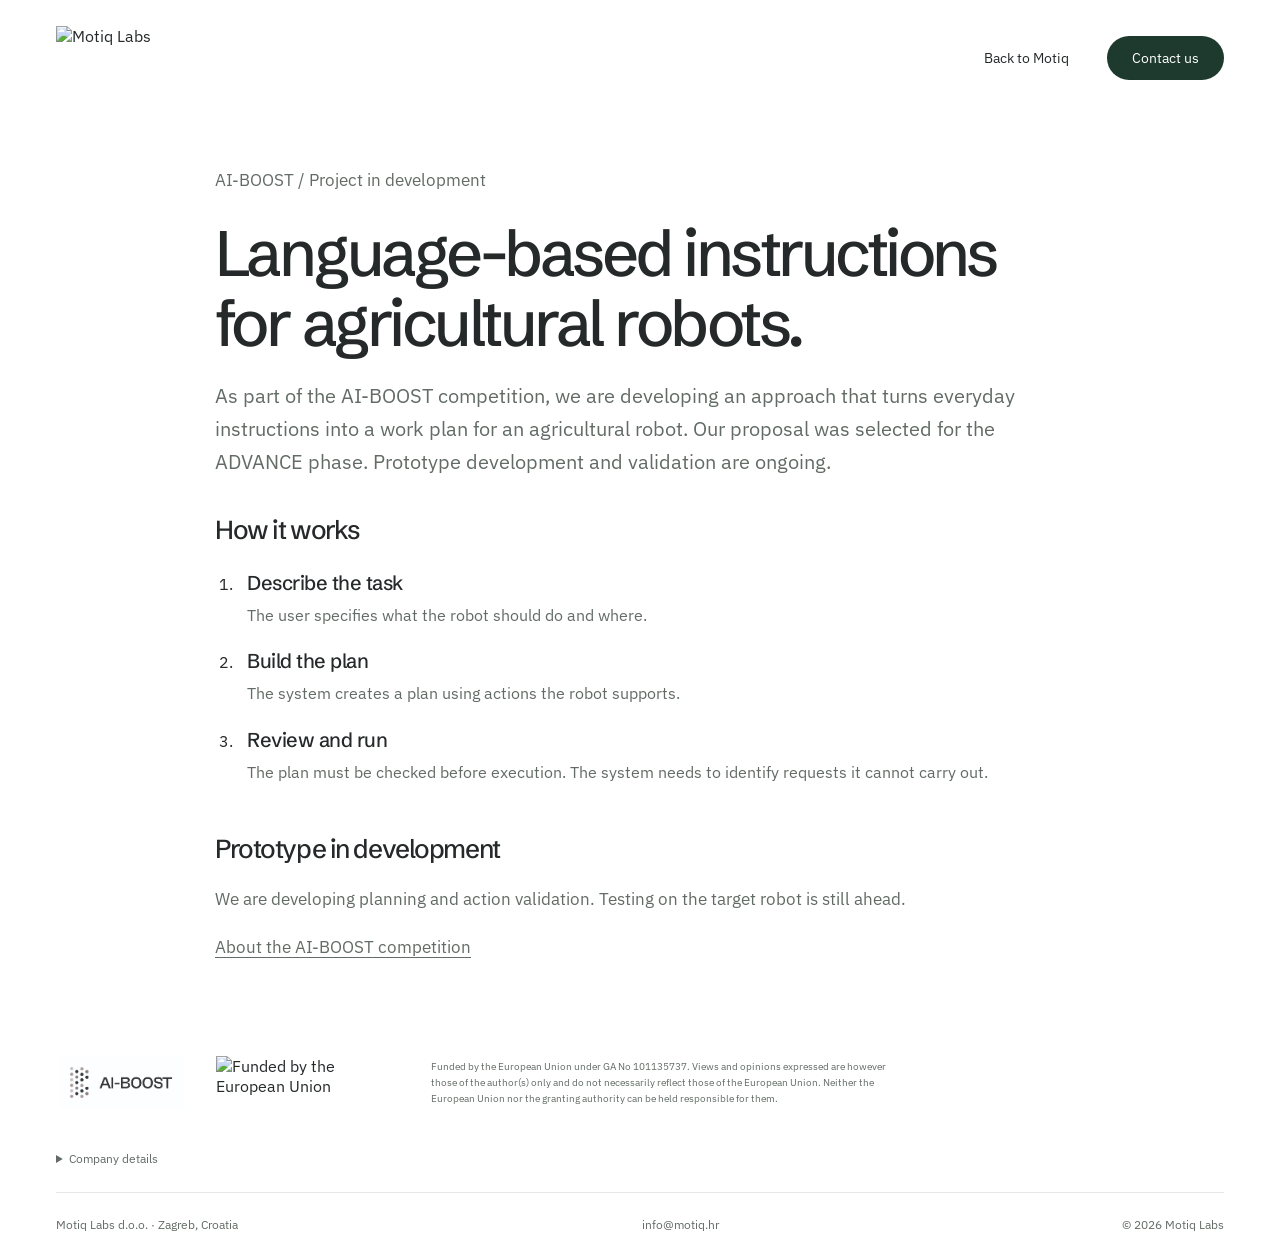
==== ai-boost.html @ e8600218 "Simplify Motiq website to English robotics AI and DevOps" ====
<!doctype html>
<html lang="en">
<head>
  <meta charset="utf-8">
  <meta name="viewport" content="width=device-width, initial-scale=1">
  <meta name="description" content="Robotics, AI, DevOps and engineering consulting. Motiq Labs, Zagreb, Croatia.">
  <title>AI-BOOST agricultural robotics — Motiq Labs</title>
  <meta name="theme-color" content="#ffffff">
  <link rel="canonical" href="https://www.motiq.hr/ai-boost.html">
  <meta property="og:title" content="AI-BOOST agricultural robotics — Motiq Labs">
  <meta property="og:description" content="Robotics, AI, DevOps and engineering consulting. Motiq Labs, Zagreb, Croatia.">
  <meta property="og:type" content="website">
  <meta property="og:url" content="https://www.motiq.hr/ai-boost.html">
  <meta property="og:image" content="https://www.motiq.hr/assets/brand/social-preview.png">
  <meta property="og:image:alt" content="Motiq Labs">
  <meta name="twitter:card" content="summary_large_image">
  <link rel="icon" href="assets/brand/favicon.svg" type="image/svg+xml">
  <link rel="icon" href="assets/brand/favicon.ico" sizes="16x16 32x32">
  <link rel="apple-touch-icon" href="assets/brand/apple-touch-icon.png">
  <link rel="manifest" href="site.webmanifest">
  <link rel="preconnect" href="https://fonts.googleapis.com">
  <link rel="preconnect" href="https://fonts.gstatic.com" crossorigin>
  <link rel="stylesheet" href="css/style.6a82cd4080b2.css">
</head>
<body class="selected-design">
  <a class="skip-link" href="#main">Skip to content</a>
  <div class="wrap">
    <header class="header">
      <a href="./" aria-label="Motiq Labs home"><img class="logo" src="assets/brand/motiq-horizontal.svg" alt="Motiq Labs" width="133" height="64"></a>
      <nav class="nav" aria-label="Main navigation">
        <a class="work-link" href="./">Back to Motiq</a>
        <a class="contact" href="mailto:info@motiq.hr">Contact us</a>
      </nav>
    </header>
    <main id="main" class="project-page"><article><p class="intro">AI-BOOST / Project in development</p><h1>Language-based instructions for agricultural robots.</h1><p class="project-lead">As part of the AI-BOOST competition, we are developing an approach that turns everyday instructions into a work plan for an agricultural robot. Our proposal was selected for the ADVANCE phase. Prototype development and validation are ongoing.</p><h2>How it works</h2><ol class="project-steps"><li><h3>Describe the task</h3><p>The user specifies what the robot should do and where.</p></li><li><h3>Build the plan</h3><p>The system creates a plan using actions the robot supports.</p></li><li><h3>Review and run</h3><p>The plan must be checked before execution. The system needs to identify requests it cannot carry out.</p></li></ol><h2>Prototype in development</h2><p>We are developing planning and action validation. Testing on the target robot is still ahead.</p><p><a href="https://aiboost-project.eu/ai-challenge-competition/">About the AI-BOOST competition</a></p></article>      <div class="credits">
        <div class="credit-logos"><a href="https://aiboost-project.eu/" aria-label="AI-BOOST"><img class="boost-logo" src="assets/brand/ai-boost-horizontal.jpg" alt="AI-BOOST" width="130" height="53"></a><img class="eu-logo" src="assets/brand/eu-funded-en.png" alt="Funded by the European Union" width="180" height="53"></div>
        <p>Funded by the European Union under GA No 101135737. Views and opinions expressed are however those of the author(s) only and do not necessarily reflect those of the European Union. Neither the European Union nor the granting authority can be held responsible for them.</p>
      </div>
</main>
    <details class="company-details"><summary>Company details</summary><p>Motiq Labs društvo s ograničenom odgovornošću za usluge<br>Ulica Drage Gervaisa 27, 10000 Zagreb, Croatia<br>OIB: 84803121885 · MBS: 081739004<br><a href="mailto:uprava@motiq.hr">uprava@motiq.hr</a></p></details>
    <footer class="bottom" id="contact"><span>Motiq Labs d.o.o. · Zagreb, Croatia</span><a href="mailto:info@motiq.hr">info@motiq.hr</a><span>© 2026 Motiq Labs</span></footer>
  </div>
</body>
</html>
---- css/style.6a82cd4080b2.css ----
@import url('https://fonts.googleapis.com/css2?family=IBM+Plex+Sans:wght@400;500&family=Schibsted+Grotesk:wght@400;500;600&display=swap');
:root{--forest:#1e3a2e;--ink:#25292a;--muted:#626b65;--sage:#d7e4c6;--paper:#fff;font-family:'IBM Plex Sans',sans-serif;color:var(--ink);background:var(--paper)}
*{box-sizing:border-box}body{margin:0}a{color:inherit;text-decoration:none}a:hover{text-decoration:underline;text-underline-offset:5px}a:focus-visible{outline:3px solid #58815b;outline-offset:6px}p,h1,h2,h3{margin:0}p{line-height:1.65}h1,h2,h3{font-family:'Schibsted Grotesk',sans-serif;font-weight:500;letter-spacing:-.055em}img{display:block;max-width:100%}.wrap{width:min(1280px,calc(100% - 112px));margin:auto}.header{height:116px;display:flex;align-items:center;justify-content:space-between;gap:32px}.logo{width:133px;height:64px;object-fit:contain}.nav{display:flex;align-items:center;gap:38px;font-size:14px}.nav .contact{background:var(--forest);color:#fff;padding:13px 25px;border-radius:30px}.intro{font-size:15px;color:var(--muted)}.lead{font-size:20px;max-width:40ch;line-height:1.55}.button{display:inline-flex;align-items:center;justify-content:center;min-height:50px;padding:13px 25px;background:var(--forest);color:white;border-radius:30px;font-size:15px;margin-top:28px}.button:hover{background:#2c503d;text-decoration:none}.services{display:grid;grid-template-columns:repeat(3,1fr);gap:50px;padding:43px 0 53px}.services h2{font-size:25px;letter-spacing:-.035em;margin-bottom:12px}.services p{font-size:15px;max-width:31ch;color:var(--muted)}.consulting{display:flex;align-items:baseline;gap:22px;font-size:15px;padding:25px 0;color:var(--muted)}.consulting strong{color:var(--ink);font-weight:500}.news{display:flex;align-items:center;gap:24px;border-top:1px solid #dce2da;padding:25px 0;font-size:14px}.news .tag{font-weight:500;white-space:nowrap}.news p{color:var(--muted)}.news a{margin-left:auto;white-space:nowrap;text-decoration:underline;text-underline-offset:5px}.credits{display:flex;gap:35px;align-items:center;padding:30px 0 34px}.credit-logos{display:flex;align-items:center;gap:30px;flex-shrink:0}.boost-logo{width:130px;height:53px;object-fit:contain}.eu-logo{width:180px;height:53px;object-fit:contain}.credits p{max-width:77ch;font-size:10px;line-height:1.6;color:var(--muted)}.bottom{display:flex;justify-content:space-between;padding:24px 0 82px;font-size:12px;color:var(--muted);border-top:1px solid #e4e8e2}
.selected-design .bottom{padding-bottom:28px}
/* A: a direct typographic opening and a quiet green working surface. */
.a .hero{display:grid;grid-template-columns:1.4fr 1fr;gap:60px;padding:65px 0 62px;align-items:end}.a h1{font-size:clamp(65px,7.3vw,110px);line-height:1.04;letter-spacing:-.065em;margin-top:22px}.a .hero-side{padding-bottom:10px}.a .service-band{background:var(--forest);color:#fff;border-radius:15px;padding:0 40px}.a .service-band .services p{color:#c6d1c9}.a .consulting{border-top:1px solid #587061;color:#c6d1c9}.a .consulting strong{color:white}.a .news{border-top:0;margin-top:22px}
@media(min-width:1500px){.wrap{width:min(1320px,calc(100% - 160px))}}
@media(max-width:850px){.wrap{width:calc(100% - 48px)}.header{height:94px}.logo{width:113px;height:55px}.nav{gap:20px}.a .hero{grid-template-columns:1fr;gap:32px;padding:38px 0 42px}.a h1{font-size:clamp(50px,9.4vw,80px);max-width:none}.lead{font-size:19px;max-width:45ch}.services{gap:28px}.a .service-band{padding:0 25px}.services h2{font-size:22px}.credits{flex-direction:column;align-items:flex-start;gap:15px}.news{flex-wrap:wrap;gap:8px 20px}.news a{margin-left:0}}
@media(max-width:540px){.wrap{width:calc(100% - 40px)}.nav .contact{padding:10px 18px}.nav .work-link{display:none}.a h1{font-size:clamp(42px,11.3vw,63px)}.a .hero{gap:25px}.intro{font-size:13px}.lead{font-size:17px}.services{grid-template-columns:1fr;padding:28px 0;gap:25px}.services h2{font-size:23px;margin-bottom:5px}.services p{max-width:37ch}.consulting{flex-direction:column;gap:5px;padding:22px 0}.a .service-band{padding:0 23px}.news{padding-block:23px}.credit-logos{gap:20px;flex-wrap:wrap}.boost-logo{width:103px}.eu-logo{width:150px}.bottom{gap:20px;flex-wrap:wrap}}
.skip-link{position:absolute;top:-100px;left:20px;z-index:20;padding:12px 20px;background:#1e3a2e;color:#fff}.skip-link:focus{top:12px}
html{scroll-padding-top:24px}
.company-details{padding:0 0 18px;font-size:12px;color:var(--muted)}.company-details summary{cursor:pointer;width:fit-content;padding:8px 0}.company-details p{margin-top:8px}
.project-page article{max-width:850px;margin:50px auto 65px}.project-page h1{font-size:clamp(37px,5vw,68px);line-height:1.1;margin-top:24px}.project-page h2{font-size:26px;margin:36px 0 15px}.project-page h3{font-size:20px;letter-spacing:-.025em}.project-page article>p{font-size:17px;margin:20px 0;color:var(--muted)}.project-page article a{text-decoration:underline;text-underline-offset:4px}.project-page .project-lead{font-size:20px}.project-steps{padding-left:22px}.project-steps li{padding:8px 0 12px 10px}.project-steps p{margin-top:7px;color:var(--muted)}
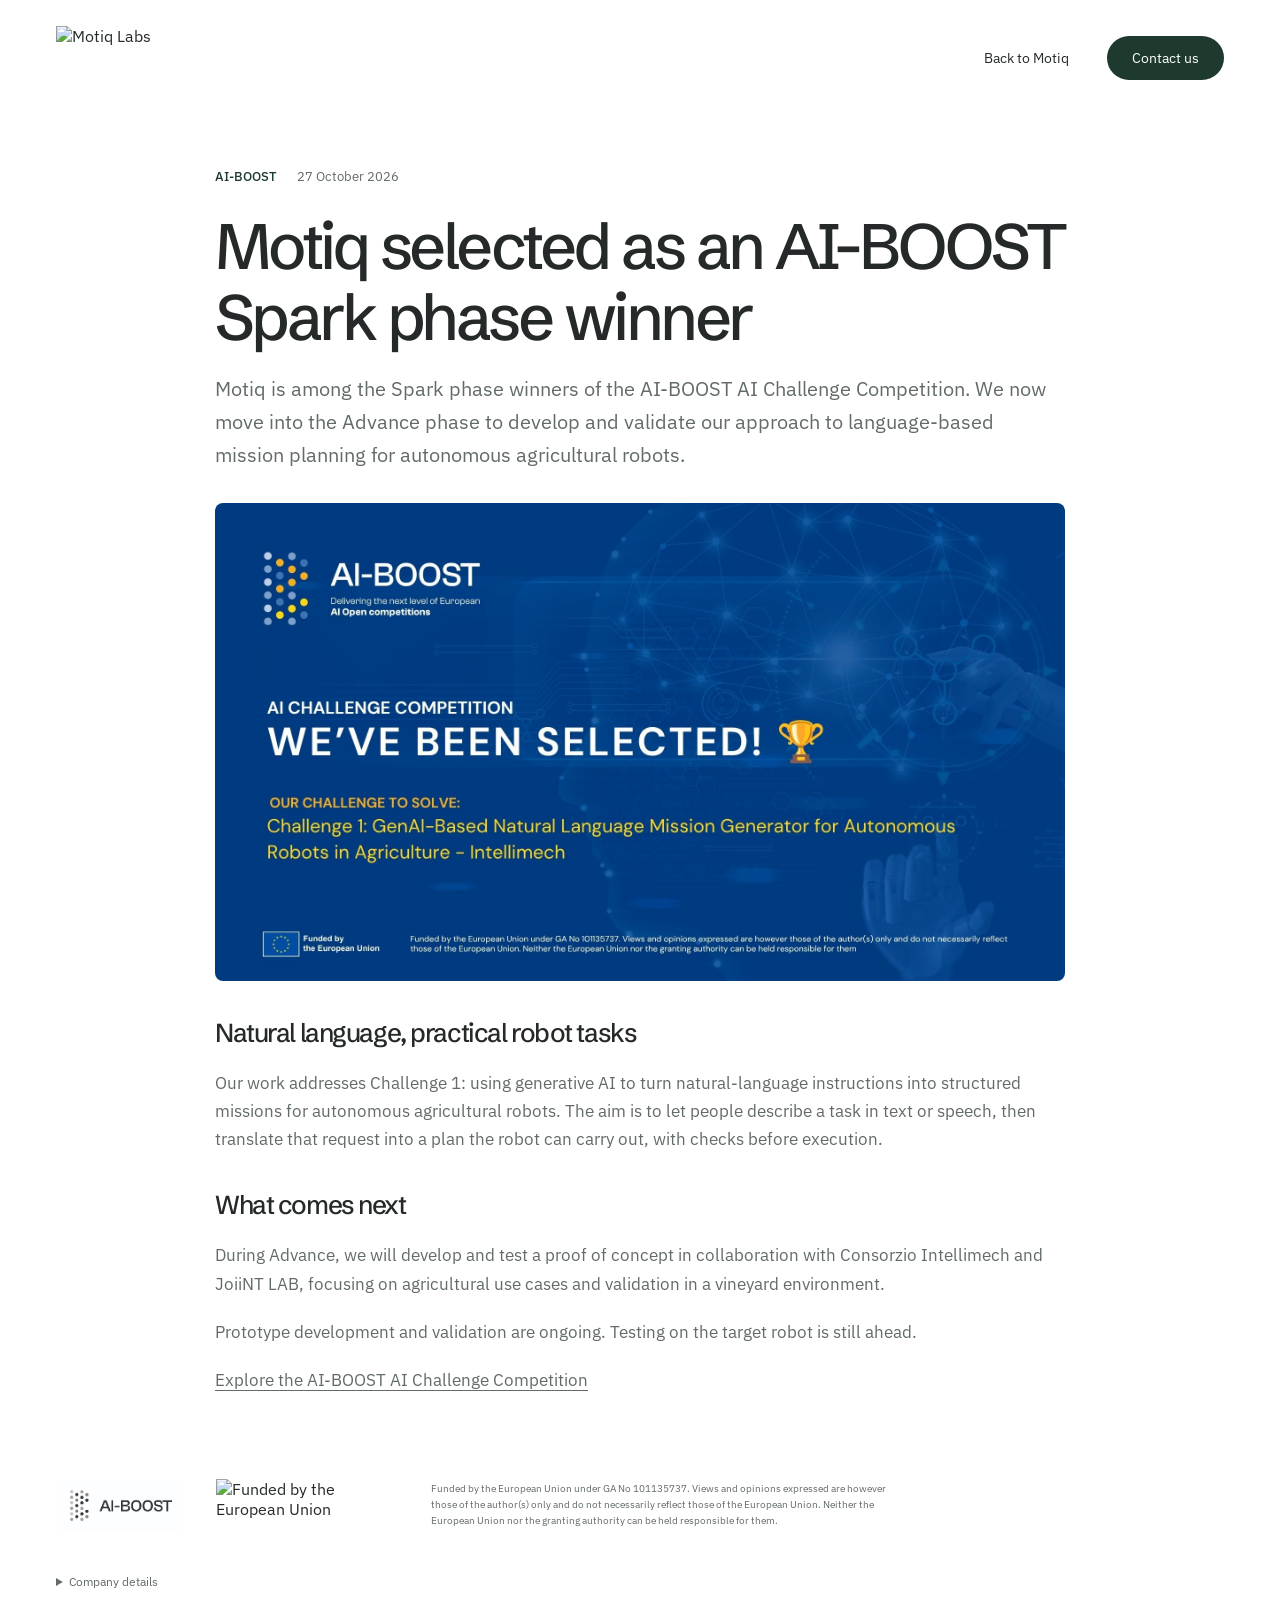
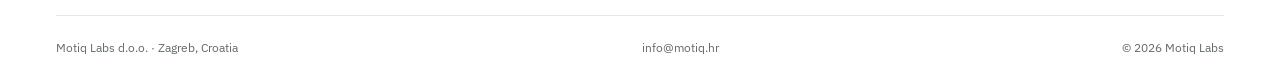
==== commit 9acb7c1d: "Polish homepage with gripper animation and AI-BOOST news article" ====
--- a/ai-boost.html
+++ b/ai-boost.html
@@ -3,16 +3,16 @@
 <head>
   <meta charset="utf-8">
   <meta name="viewport" content="width=device-width, initial-scale=1">
-  <meta name="description" content="Robotics, AI, DevOps and engineering consulting. Motiq Labs, Zagreb, Croatia.">
-  <title>AI-BOOST agricultural robotics — Motiq Labs</title>
+  <meta name="description" content="Motiq advances in the AI-BOOST AI Challenge Competition to develop language-based mission planning for autonomous agricultural robots.">
+  <title>Motiq selected as an AI-BOOST Spark phase winner — Motiq Labs</title>
   <meta name="theme-color" content="#ffffff">
   <link rel="canonical" href="https://www.motiq.hr/ai-boost.html">
-  <meta property="og:title" content="AI-BOOST agricultural robotics — Motiq Labs">
-  <meta property="og:description" content="Robotics, AI, DevOps and engineering consulting. Motiq Labs, Zagreb, Croatia.">
-  <meta property="og:type" content="website">
+  <meta property="og:title" content="Motiq selected as an AI-BOOST Spark phase winner">
+  <meta property="og:description" content="Motiq advances in the AI-BOOST AI Challenge Competition to develop language-based mission planning for autonomous agricultural robots.">
+  <meta property="og:type" content="article">
   <meta property="og:url" content="https://www.motiq.hr/ai-boost.html">
-  <meta property="og:image" content="https://www.motiq.hr/assets/brand/social-preview.png">
-  <meta property="og:image:alt" content="Motiq Labs">
+  <meta property="og:image" content="https://www.motiq.hr/assets/ai-boost/challenge-1-selected.jpg">
+  <meta property="og:image:alt" content="AI-BOOST AI Challenge Competition — selected for Challenge 1: autonomous agricultural robots">
   <meta name="twitter:card" content="summary_large_image">
   <link rel="icon" href="assets/brand/favicon.svg" type="image/svg+xml">
   <link rel="icon" href="assets/brand/favicon.ico" sizes="16x16 32x32">
@@ -20,7 +20,7 @@
   <link rel="manifest" href="site.webmanifest">
   <link rel="preconnect" href="https://fonts.googleapis.com">
   <link rel="preconnect" href="https://fonts.gstatic.com" crossorigin>
-  <link rel="stylesheet" href="css/style.6a82cd4080b2.css">
+  <link rel="stylesheet" href="css/style.62e32bd6d911.css">
 </head>
 <body class="selected-design">
   <a class="skip-link" href="#main">Skip to content</a>
@@ -32,7 +32,18 @@
         <a class="contact" href="mailto:info@motiq.hr">Contact us</a>
       </nav>
     </header>
-    <main id="main" class="project-page"><article><p class="intro">AI-BOOST / Project in development</p><h1>Language-based instructions for agricultural robots.</h1><p class="project-lead">As part of the AI-BOOST competition, we are developing an approach that turns everyday instructions into a work plan for an agricultural robot. Our proposal was selected for the ADVANCE phase. Prototype development and validation are ongoing.</p><h2>How it works</h2><ol class="project-steps"><li><h3>Describe the task</h3><p>The user specifies what the robot should do and where.</p></li><li><h3>Build the plan</h3><p>The system creates a plan using actions the robot supports.</p></li><li><h3>Review and run</h3><p>The plan must be checked before execution. The system needs to identify requests it cannot carry out.</p></li></ol><h2>Prototype in development</h2><p>We are developing planning and action validation. Testing on the target robot is still ahead.</p><p><a href="https://aiboost-project.eu/ai-challenge-competition/">About the AI-BOOST competition</a></p></article>      <div class="credits">
+    <main id="main" class="project-page"><article>
+      <p class="story-meta"><span>AI-BOOST</span><time datetime="2026-10-27">27 October 2026</time></p>
+      <h1>Motiq selected as an <span class="nowrap">AI-BOOST</span> Spark phase winner</h1>
+      <p class="project-lead">Motiq is among the Spark phase winners of the AI-BOOST AI Challenge Competition. We now move into the Advance phase to develop and validate our approach to language-based mission planning for autonomous agricultural robots.</p>
+      <figure class="story-visual"><img src="assets/ai-boost/challenge-1-selected.jpg" alt="AI-BOOST: We've been selected for Challenge 1 — GenAI-based natural language mission generation for autonomous robots in agriculture, with Intellimech." width="1920" height="1080" fetchpriority="high"></figure>
+      <h2>Natural language, practical robot tasks</h2>
+      <p>Our work addresses Challenge 1: using generative AI to turn natural-language instructions into structured missions for autonomous agricultural robots. The aim is to let people describe a task in text or speech, then translate that request into a plan the robot can carry out, with checks before execution.</p>
+      <h2>What comes next</h2>
+      <p>During Advance, we will develop and test a proof of concept in collaboration with Consorzio Intellimech and JoiiNT LAB, focusing on agricultural use cases and validation in a vineyard environment.</p>
+      <p>Prototype development and validation are ongoing. Testing on the target robot is still ahead.</p>
+      <p><a href="https://aiboost-project.eu/ai-challenge-competition/">Explore the AI-BOOST AI Challenge Competition</a></p>
+    </article>      <div class="credits">
         <div class="credit-logos"><a href="https://aiboost-project.eu/" aria-label="AI-BOOST"><img class="boost-logo" src="assets/brand/ai-boost-horizontal.jpg" alt="AI-BOOST" width="130" height="53"></a><img class="eu-logo" src="assets/brand/eu-funded-en.png" alt="Funded by the European Union" width="180" height="53"></div>
         <p>Funded by the European Union under GA No 101135737. Views and opinions expressed are however those of the author(s) only and do not necessarily reflect those of the European Union. Neither the European Union nor the granting authority can be held responsible for them.</p>
       </div>
--- a/css/style.62e32bd6d911.css
+++ b/css/style.62e32bd6d911.css
@@ -0,0 +1,87 @@
+@import url('https://fonts.googleapis.com/css2?family=IBM+Plex+Sans:wght@400;500&family=Schibsted+Grotesk:wght@400;500;600&display=swap');
+:root{--forest:#1e3a2e;--ink:#25292a;--muted:#626b65;--sage:#d7e4c6;--paper:#fff;font-family:'IBM Plex Sans',sans-serif;color:var(--ink);background:var(--paper)}
+*{box-sizing:border-box}body{margin:0}a{color:inherit;text-decoration:none}a:hover{text-decoration:underline;text-underline-offset:5px}a:focus-visible{outline:3px solid #58815b;outline-offset:6px}p,h1,h2,h3{margin:0}p{line-height:1.65}h1,h2,h3{font-family:'Schibsted Grotesk',sans-serif;font-weight:500;letter-spacing:-.055em}img{display:block;max-width:100%}.wrap{width:min(1280px,calc(100% - 112px));margin:auto}.header{height:116px;display:flex;align-items:center;justify-content:space-between;gap:32px}.logo{width:133px;height:64px;object-fit:contain}.nav{display:flex;align-items:center;gap:38px;font-size:14px}.nav .contact{background:var(--forest);color:#fff;padding:13px 25px;border-radius:30px}.intro{font-size:15px;color:var(--muted)}.lead{font-size:20px;max-width:40ch;line-height:1.55}.button{display:inline-flex;align-items:center;justify-content:center;min-height:50px;padding:13px 25px;background:var(--forest);color:white;border-radius:30px;font-size:15px;margin-top:28px}.button:hover{background:#2c503d;text-decoration:none}.services{display:grid;grid-template-columns:repeat(3,1fr);gap:50px;padding:43px 0 53px}.services h2{font-size:25px;letter-spacing:-.035em;margin-bottom:12px}.services p{font-size:15px;max-width:31ch;color:var(--muted)}.consulting{display:flex;align-items:baseline;gap:22px;font-size:15px;padding:25px 0;color:var(--muted)}.consulting strong{color:var(--ink);font-weight:500}.news{display:flex;align-items:center;gap:24px;border-top:1px solid #dce2da;padding:25px 0;font-size:14px}.news .tag{font-weight:500;white-space:nowrap}.news p{color:var(--muted)}.news a{margin-left:auto;white-space:nowrap;text-decoration:underline;text-underline-offset:5px}.credits{display:flex;gap:35px;align-items:center;padding:30px 0 34px}.credit-logos{display:flex;align-items:center;gap:30px;flex-shrink:0}.boost-logo{width:130px;height:53px;object-fit:contain}.eu-logo{width:180px;height:53px;object-fit:contain}.credits p{max-width:77ch;font-size:10px;line-height:1.6;color:var(--muted)}.bottom{display:flex;justify-content:space-between;padding:24px 0 82px;font-size:12px;color:var(--muted);border-top:1px solid #e4e8e2}
+.selected-design .bottom{padding-bottom:28px}
+/* A: a direct typographic opening and a quiet green working surface. */
+.a .hero{display:grid;grid-template-columns:1.4fr 1fr;gap:60px;padding:65px 0 62px;align-items:end}.a h1{font-size:clamp(65px,7.3vw,110px);line-height:1.04;letter-spacing:-.065em;margin-top:22px}.a .hero-side{padding-bottom:10px}.a .service-band{background:var(--forest);color:#fff;border-radius:15px;padding:0 40px}.a .service-band .services p{color:#c6d1c9}.a .consulting{border-top:1px solid #587061;color:#c6d1c9}.a .consulting strong{color:white}.a .news{border-top:0;margin-top:22px}
+@media(min-width:1500px){.wrap{width:min(1320px,calc(100% - 160px))}}
+@media(max-width:850px){.wrap{width:calc(100% - 48px)}.header{height:94px}.logo{width:113px;height:55px}.nav{gap:20px}.a .hero{grid-template-columns:1fr;gap:32px;padding:38px 0 42px}.a h1{font-size:clamp(50px,9.4vw,80px);max-width:none}.lead{font-size:19px;max-width:45ch}.services{gap:28px}.a .service-band{padding:0 25px}.services h2{font-size:22px}.credits{flex-direction:column;align-items:flex-start;gap:15px}.news{flex-wrap:wrap;gap:8px 20px}.news a{margin-left:0}}
+@media(max-width:540px){.wrap{width:calc(100% - 40px)}.nav .contact{padding:10px 18px}.nav .work-link{display:none}.a h1{font-size:clamp(42px,11.3vw,63px)}.a .hero{gap:25px}.intro{font-size:13px}.lead{font-size:17px}.services{grid-template-columns:1fr;padding:28px 0;gap:25px}.services h2{font-size:23px;margin-bottom:5px}.services p{max-width:37ch}.consulting{flex-direction:column;gap:5px;padding:22px 0}.a .service-band{padding:0 23px}.news{padding-block:23px}.credit-logos{gap:20px;flex-wrap:wrap}.boost-logo{width:103px}.eu-logo{width:150px}.bottom{gap:20px;flex-wrap:wrap}}
+.skip-link{position:absolute;top:-100px;left:20px;z-index:20;padding:12px 20px;background:#1e3a2e;color:#fff}.skip-link:focus{top:12px}
+html{scroll-padding-top:24px}
+.company-details{padding:0 0 18px;font-size:12px;color:var(--muted)}.company-details summary{cursor:pointer;width:fit-content;padding:8px 0}.company-details p{margin-top:8px}
+.project-page article{max-width:850px;margin:50px auto 65px}.project-page h1{font-size:clamp(37px,5vw,68px);line-height:1.1;margin-top:24px}.project-page h2{font-size:26px;margin:36px 0 15px}.project-page h3{font-size:20px;letter-spacing:-.025em}.project-page article>p{font-size:17px;margin:20px 0;color:var(--muted)}.project-page article a{text-decoration:underline;text-underline-offset:4px}.project-page .project-lead{font-size:20px}.project-steps{padding-left:22px}.project-steps li{padding:8px 0 12px 10px}.project-steps p{margin-top:7px;color:var(--muted)}
+
+/* A single, replayable pick-and-place illustration replaces the second CTA. */
+[hidden] { display: none !important; }
+.motion-demo { margin: 22px 0 0; max-width: 360px; color: var(--forest); }
+.motion-scene { display: block; width: 100%; height: auto; overflow: visible; }
+.motion-track { fill: none; stroke: #cbd6c6; stroke-width: 1.5; }
+.motion-route { fill: none; stroke: #cbd6c6; stroke-width: 1.5; stroke-dasharray: 3 7; }
+.motion-target, .motion-sense { fill: none; stroke: #6b7352; stroke-width: 1.5; stroke-linecap: round; }
+.motion-sense { opacity: .18; }
+.motion-item { transform: translate(204px, 0); }
+.motion-item rect { fill: var(--sage); stroke: #7d916b; stroke-width: 1; }
+.motion-item path { fill: none; stroke: #7d916b; stroke-width: 1; }
+.motion-gripper { transform: translate(204px, -8px); }
+.motion-cable { stroke: #8fa18f; stroke-width: 2; }
+.motion-body { fill: var(--forest); }
+.motion-joint { fill: var(--sage); }
+.motion-jaw { fill: none; stroke: var(--forest); stroke-width: 3; stroke-linecap: round; stroke-linejoin: round; }
+.motion-demo figcaption { display: flex; align-items: center; justify-content: space-between; min-height: 32px; padding: 0 18px 0 22px; font-size: 12px; color: var(--muted); }
+.motion-replay { display: inline-flex; align-items: center; gap: 5px; border: 0; padding: 6px 0 6px 12px; min-height: 32px; background: none; font: inherit; color: var(--forest); cursor: pointer; }
+.motion-replay svg { width: 15px; height: 15px; fill: none; stroke: currentColor; stroke-width: 1.5; stroke-linecap: round; stroke-linejoin: round; }
+.motion-replay:hover { text-decoration: underline; text-underline-offset: 4px; }
+.motion-replay:focus-visible { outline: 3px solid #58815b; outline-offset: 3px; border-radius: 3px; }
+.motion-replay:disabled { opacity: .4; cursor: default; text-decoration: none; }
+.is-playing .motion-gripper { animation: gripper-travel 4.8s cubic-bezier(.4, 0, .2, 1) both; }
+.is-playing .motion-item { animation: item-travel 4.8s cubic-bezier(.4, 0, .2, 1) both; }
+.is-playing .motion-jaw-left { animation: close-left 4.8s ease both; }
+.is-playing .motion-jaw-right { animation: close-right 4.8s ease both; }
+.is-playing .motion-sense { animation: detect-item 4.8s ease both; }
+.is-playing .motion-target { animation: place-item 4.8s ease both; }
+@keyframes gripper-travel {
+  0%, 10% { transform: translate(0, -8px); }
+  22%, 30% { transform: translate(0, 18px); }
+  40% { transform: translate(0, 0); }
+  65% { transform: translate(204px, 0); }
+  76%, 86% { transform: translate(204px, 18px); }
+  100% { transform: translate(204px, -8px); }
+}
+@keyframes item-travel {
+  0%, 30% { transform: translate(0, 0); }
+  40% { transform: translate(0, -18px); }
+  65% { transform: translate(204px, -18px); }
+  76%, 100% { transform: translate(204px, 0); }
+}
+@keyframes close-left { 0%, 22%, 86%, 100% { transform: translateX(0); } 30%, 76% { transform: translateX(4px); } }
+@keyframes close-right { 0%, 22%, 86%, 100% { transform: translateX(0); } 30%, 76% { transform: translateX(-4px); } }
+@keyframes detect-item { 0% { opacity: .2; } 10%, 22% { opacity: 1; } 30%, 100% { opacity: .18; } }
+@keyframes place-item { 0%, 65% { opacity: .2; } 86%, 100% { opacity: 1; } }
+.project-page article > .story-meta { display: flex; align-items: center; gap: 20px; font-size: 13px; margin: 0 0 22px; }
+.story-meta span { color: var(--forest); font-weight: 500; }
+.story-visual { margin: 32px 0 36px; }
+.story-visual img { width: 100%; height: auto; border-radius: 8px; }
+.project-page .credits { padding-top: 20px; }
+@media (max-width: 850px) {
+  .motion-demo { max-width: 330px; margin-top: 15px; }
+  .a .hero-side { display: grid; grid-template-columns: 1fr 1fr; gap: 30px; align-items: center; }
+  .motion-demo { margin: 0; }
+}
+@media (max-width: 540px) {
+  .a .hero-side { display: block; }
+  .motion-demo { max-width: 330px; margin-top: 13px; }
+  .a .hero { padding-bottom: 28px; }
+  .project-page article { margin-top: 30px; }
+  .project-page h1 { font-size: clamp(34px, 8.4vw, 43px); }
+  .project-page .project-lead { font-size: 18px; }
+  .story-visual { margin: 25px 0; }
+}
+@media (prefers-reduced-motion: reduce) {
+  .motion-demo * { animation: none !important; }
+  .motion-replay { display: none; }
+}
+
+.a .hero { align-items: center; }
+
+.nowrap { white-space: nowrap; }
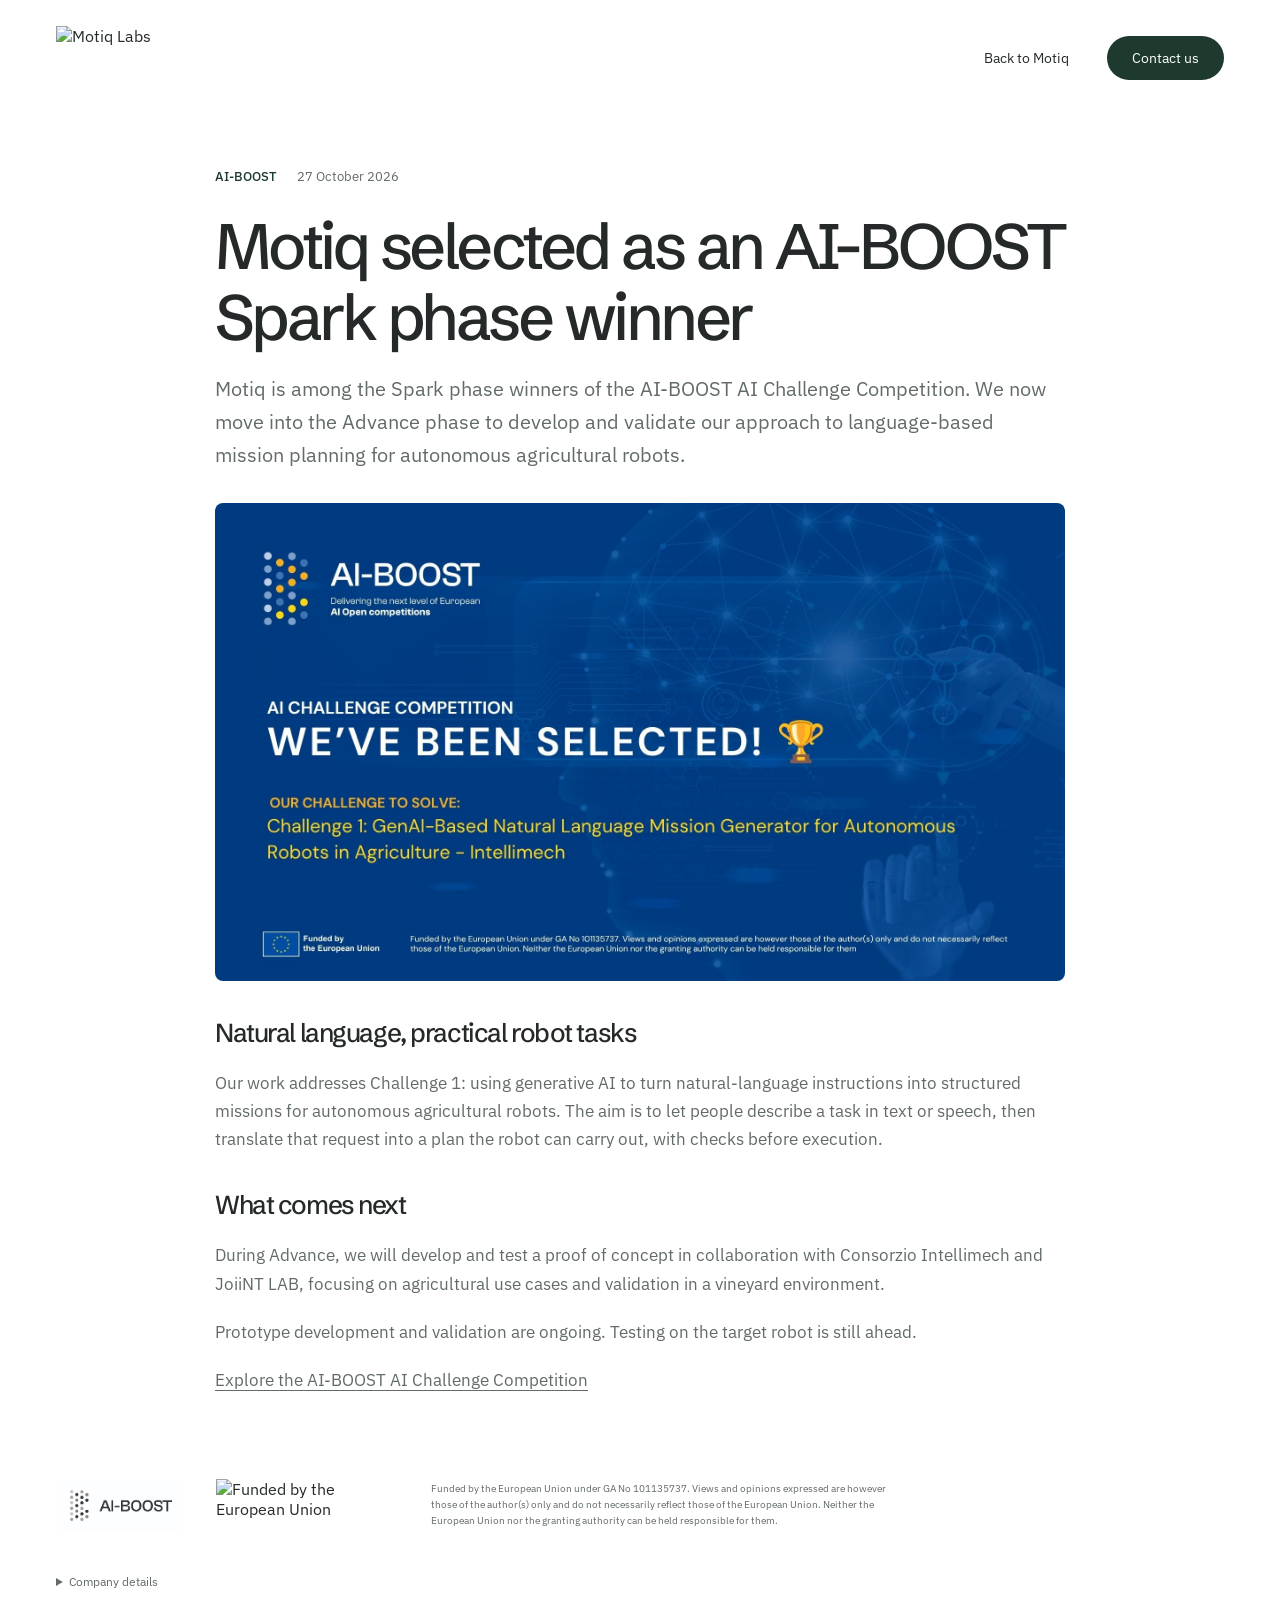
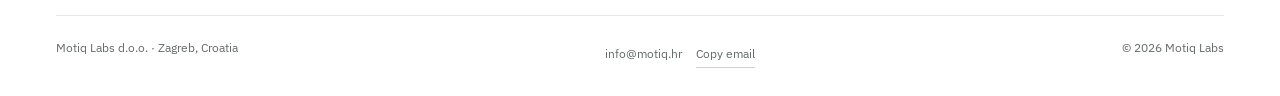
==== commit 60dd8657: "Add Motiq hoe scroll transition and concise team and contact details" ====
--- a/ai-boost.html
+++ b/ai-boost.html
@@ -20,7 +20,7 @@
   <link rel="manifest" href="site.webmanifest">
   <link rel="preconnect" href="https://fonts.googleapis.com">
   <link rel="preconnect" href="https://fonts.gstatic.com" crossorigin>
-  <link rel="stylesheet" href="css/style.62e32bd6d911.css">
+  <link rel="stylesheet" href="css/style.fec4b75cc398.css">
 </head>
 <body class="selected-design">
   <a class="skip-link" href="#main">Skip to content</a>
@@ -49,7 +49,8 @@
       </div>
 </main>
     <details class="company-details"><summary>Company details</summary><p>Motiq Labs društvo s ograničenom odgovornošću za usluge<br>Ulica Drage Gervaisa 27, 10000 Zagreb, Croatia<br>OIB: 84803121885 · MBS: 081739004<br><a href="mailto:uprava@motiq.hr">uprava@motiq.hr</a></p></details>
-    <footer class="bottom" id="contact"><span>Motiq Labs d.o.o. · Zagreb, Croatia</span><a href="mailto:info@motiq.hr">info@motiq.hr</a><span>© 2026 Motiq Labs</span></footer>
+    <footer class="bottom" id="contact"><span>Motiq Labs d.o.o. · Zagreb, Croatia</span><span class="footer-contact"><a href="mailto:info@motiq.hr">info@motiq.hr</a><button class="copy-email" type="button" data-copy-email aria-label="Copy email address" hidden>Copy email</button><span class="copy-status" role="status" aria-live="polite"></span></span><span>© 2026 Motiq Labs</span></footer>
   </div>
+  <script src="js/motion.899c599a1e67.js" defer></script>
 </body>
 </html>
--- a/css/style.fec4b75cc398.css
+++ b/css/style.fec4b75cc398.css
@@ -0,0 +1,105 @@
+@import url('https://fonts.googleapis.com/css2?family=IBM+Plex+Sans:wght@400;500&family=Schibsted+Grotesk:wght@400;500;600&display=swap');
+:root{--forest:#1e3a2e;--ink:#25292a;--muted:#626b65;--sage:#d7e4c6;--paper:#fff;font-family:'IBM Plex Sans',sans-serif;color:var(--ink);background:var(--paper)}
+*{box-sizing:border-box}body{margin:0}a{color:inherit;text-decoration:none}a:hover{text-decoration:underline;text-underline-offset:5px}a:focus-visible{outline:3px solid #58815b;outline-offset:6px}p,h1,h2,h3{margin:0}p{line-height:1.65}h1,h2,h3{font-family:'Schibsted Grotesk',sans-serif;font-weight:500;letter-spacing:-.055em}img{display:block;max-width:100%}.wrap{width:min(1280px,calc(100% - 112px));margin:auto}.header{height:116px;display:flex;align-items:center;justify-content:space-between;gap:32px}.logo{width:133px;height:64px;object-fit:contain}.nav{display:flex;align-items:center;gap:38px;font-size:14px}.nav .contact{background:var(--forest);color:#fff;padding:13px 25px;border-radius:30px}.intro{font-size:15px;color:var(--muted)}.lead{font-size:20px;max-width:40ch;line-height:1.55}.button{display:inline-flex;align-items:center;justify-content:center;min-height:50px;padding:13px 25px;background:var(--forest);color:white;border-radius:30px;font-size:15px;margin-top:28px}.button:hover{background:#2c503d;text-decoration:none}.services{display:grid;grid-template-columns:repeat(3,1fr);gap:50px;padding:43px 0 53px}.services h2{font-size:25px;letter-spacing:-.035em;margin-bottom:12px}.services p{font-size:15px;max-width:31ch;color:var(--muted)}.consulting{display:flex;align-items:baseline;gap:22px;font-size:15px;padding:25px 0;color:var(--muted)}.consulting strong{color:var(--ink);font-weight:500}.news{display:flex;align-items:center;gap:24px;border-top:1px solid #dce2da;padding:25px 0;font-size:14px}.news .tag{font-weight:500;white-space:nowrap}.news p{color:var(--muted)}.news a{margin-left:auto;white-space:nowrap;text-decoration:underline;text-underline-offset:5px}.credits{display:flex;gap:35px;align-items:center;padding:30px 0 34px}.credit-logos{display:flex;align-items:center;gap:30px;flex-shrink:0}.boost-logo{width:130px;height:53px;object-fit:contain}.eu-logo{width:180px;height:53px;object-fit:contain}.credits p{max-width:77ch;font-size:10px;line-height:1.6;color:var(--muted)}.bottom{display:flex;justify-content:space-between;padding:24px 0 82px;font-size:12px;color:var(--muted);border-top:1px solid #e4e8e2}
+.selected-design .bottom{padding-bottom:28px}
+/* A: a direct typographic opening and a quiet green working surface. */
+.a .hero{display:grid;grid-template-columns:1.4fr 1fr;gap:60px;padding:65px 0 62px;align-items:end}.a h1{font-size:clamp(65px,7.3vw,110px);line-height:1.04;letter-spacing:-.065em;margin-top:22px}.a .hero-side{padding-bottom:10px}.a .service-band{background:var(--forest);color:#fff;border-radius:15px;padding:0 40px}.a .service-band .services p{color:#c6d1c9}.a .consulting{border-top:1px solid #587061;color:#c6d1c9}.a .consulting strong{color:white}.a .news{border-top:0;margin-top:22px}
+@media(min-width:1500px){.wrap{width:min(1320px,calc(100% - 160px))}}
+@media(max-width:850px){.wrap{width:calc(100% - 48px)}.header{height:94px}.logo{width:113px;height:55px}.nav{gap:20px}.a .hero{grid-template-columns:1fr;gap:32px;padding:38px 0 42px}.a h1{font-size:clamp(50px,9.4vw,80px);max-width:none}.lead{font-size:19px;max-width:45ch}.services{gap:28px}.a .service-band{padding:0 25px}.services h2{font-size:22px}.credits{flex-direction:column;align-items:flex-start;gap:15px}.news{flex-wrap:wrap;gap:8px 20px}.news a{margin-left:0}}
+@media(max-width:540px){.wrap{width:calc(100% - 40px)}.nav .contact{padding:10px 18px}.nav .work-link{display:none}.a h1{font-size:clamp(42px,11.3vw,63px)}.a .hero{gap:25px}.intro{font-size:13px}.lead{font-size:17px}.services{grid-template-columns:1fr;padding:28px 0;gap:25px}.services h2{font-size:23px;margin-bottom:5px}.services p{max-width:37ch}.consulting{flex-direction:column;gap:5px;padding:22px 0}.a .service-band{padding:0 23px}.news{padding-block:23px}.credit-logos{gap:20px;flex-wrap:wrap}.boost-logo{width:103px}.eu-logo{width:150px}.bottom{gap:20px;flex-wrap:wrap}}
+.skip-link{position:absolute;top:-100px;left:20px;z-index:20;padding:12px 20px;background:#1e3a2e;color:#fff}.skip-link:focus{top:12px}
+html{scroll-padding-top:24px}
+.company-details{padding:0 0 18px;font-size:12px;color:var(--muted)}.company-details summary{cursor:pointer;width:fit-content;padding:8px 0}.company-details p{margin-top:8px}
+.project-page article{max-width:850px;margin:50px auto 65px}.project-page h1{font-size:clamp(37px,5vw,68px);line-height:1.1;margin-top:24px}.project-page h2{font-size:26px;margin:36px 0 15px}.project-page h3{font-size:20px;letter-spacing:-.025em}.project-page article>p{font-size:17px;margin:20px 0;color:var(--muted)}.project-page article a{text-decoration:underline;text-underline-offset:4px}.project-page .project-lead{font-size:20px}.project-steps{padding-left:22px}.project-steps li{padding:8px 0 12px 10px}.project-steps p{margin-top:7px;color:var(--muted)}
+
+/* A single, replayable pick-and-place illustration replaces the second CTA. */
+[hidden] { display: none !important; }
+.motion-demo { margin: 22px 0 0; max-width: 360px; color: var(--forest); }
+.motion-scene { display: block; width: 100%; height: auto; overflow: visible; }
+.motion-track { fill: none; stroke: #cbd6c6; stroke-width: 1.5; }
+.motion-route { fill: none; stroke: #cbd6c6; stroke-width: 1.5; stroke-dasharray: 3 7; }
+.motion-target, .motion-sense { fill: none; stroke: #6b7352; stroke-width: 1.5; stroke-linecap: round; }
+.motion-sense { opacity: .18; }
+.motion-item { transform: translate(204px, 0); }
+.motion-item rect { fill: var(--sage); stroke: #7d916b; stroke-width: 1; }
+.motion-item path { fill: none; stroke: #7d916b; stroke-width: 1; }
+.motion-gripper { transform: translate(204px, -8px); }
+.motion-cable { stroke: #8fa18f; stroke-width: 2; }
+.motion-body { fill: var(--forest); }
+.motion-joint { fill: var(--sage); }
+.motion-jaw { fill: none; stroke: var(--forest); stroke-width: 3; stroke-linecap: round; stroke-linejoin: round; }
+.motion-demo figcaption { display: flex; align-items: center; justify-content: space-between; min-height: 32px; padding: 0 18px 0 22px; font-size: 12px; color: var(--muted); }
+.motion-replay { display: inline-flex; align-items: center; gap: 5px; border: 0; padding: 6px 0 6px 12px; min-height: 32px; background: none; font: inherit; color: var(--forest); cursor: pointer; }
+.motion-replay svg { width: 15px; height: 15px; fill: none; stroke: currentColor; stroke-width: 1.5; stroke-linecap: round; stroke-linejoin: round; }
+.motion-replay:hover { text-decoration: underline; text-underline-offset: 4px; }
+.motion-replay:focus-visible { outline: 3px solid #58815b; outline-offset: 3px; border-radius: 3px; }
+.motion-replay:disabled { opacity: .4; cursor: default; text-decoration: none; }
+.is-playing .motion-gripper { animation: gripper-travel 4.8s cubic-bezier(.4, 0, .2, 1) both; }
+.is-playing .motion-item { animation: item-travel 4.8s cubic-bezier(.4, 0, .2, 1) both; }
+.is-playing .motion-jaw-left { animation: close-left 4.8s ease both; }
+.is-playing .motion-jaw-right { animation: close-right 4.8s ease both; }
+.is-playing .motion-sense { animation: detect-item 4.8s ease both; }
+.is-playing .motion-target { animation: place-item 4.8s ease both; }
+@keyframes gripper-travel {
+  0%, 10% { transform: translate(0, -8px); }
+  22%, 30% { transform: translate(0, 18px); }
+  40% { transform: translate(0, 0); }
+  65% { transform: translate(204px, 0); }
+  76%, 86% { transform: translate(204px, 18px); }
+  100% { transform: translate(204px, -8px); }
+}
+@keyframes item-travel {
+  0%, 30% { transform: translate(0, 0); }
+  40% { transform: translate(0, -18px); }
+  65% { transform: translate(204px, -18px); }
+  76%, 100% { transform: translate(204px, 0); }
+}
+@keyframes close-left { 0%, 22%, 86%, 100% { transform: translateX(0); } 30%, 76% { transform: translateX(4px); } }
+@keyframes close-right { 0%, 22%, 86%, 100% { transform: translateX(0); } 30%, 76% { transform: translateX(-4px); } }
+@keyframes detect-item { 0% { opacity: .2; } 10%, 22% { opacity: 1; } 30%, 100% { opacity: .18; } }
+@keyframes place-item { 0%, 65% { opacity: .2; } 86%, 100% { opacity: 1; } }
+.project-page article > .story-meta { display: flex; align-items: center; gap: 20px; font-size: 13px; margin: 0 0 22px; }
+.story-meta span { color: var(--forest); font-weight: 500; }
+.story-visual { margin: 32px 0 36px; }
+.story-visual img { width: 100%; height: auto; border-radius: 8px; }
+.project-page .credits { padding-top: 20px; }
+@media (max-width: 850px) {
+  .motion-demo { max-width: 330px; margin-top: 15px; }
+  .a .hero-side { display: grid; grid-template-columns: 1fr 1fr; gap: 30px; align-items: center; }
+  .motion-demo { margin: 0; }
+}
+@media (max-width: 540px) {
+  .a .hero-side { display: block; }
+  .motion-demo { max-width: 330px; margin-top: 13px; }
+  .a .hero { padding-bottom: 28px; }
+  .project-page article { margin-top: 30px; }
+  .project-page h1 { font-size: clamp(34px, 8.4vw, 43px); }
+  .project-page .project-lead { font-size: 18px; }
+  .story-visual { margin: 25px 0; }
+}
+@media (prefers-reduced-motion: reduce) {
+  .motion-demo * { animation: none !important; }
+  .motion-replay { display: none; }
+}
+
+.a .hero { align-items: center; }
+
+.nowrap { white-space: nowrap; }
+
+/* The short page changes surface, rather than adding scroll-only content. */
+.a .service-band { position: relative; isolation: isolate; background: transparent; }
+.a .service-band::before { content: ''; position: absolute; z-index: -1; inset-block: 0; inset-inline: calc(-1 * var(--service-bleed, 0px)); border-radius: var(--service-radius, 15px); background: var(--forest); pointer-events: none; }
+.footer-contact { display: inline-flex; align-items: baseline; flex-wrap: wrap; gap: 14px; }
+.copy-email { border: 0; border-bottom: 1px solid #cbd6c6; padding: 0 0 2px; background: none; color: var(--muted); font: inherit; cursor: pointer; }
+.copy-email:hover { color: var(--forest); border-color: var(--forest); }
+.copy-email:focus-visible { outline: 3px solid #58815b; outline-offset: 5px; }
+.copy-status { position: absolute; width: 1px; height: 1px; padding: 0; margin: -1px; overflow: hidden; clip-path: inset(50%); white-space: nowrap; }
+@media (prefers-reduced-motion: reduce) {
+  .a .service-band::before { inset-inline: 0; border-radius: 15px; }
+}
+.transition-tool { position: absolute; z-index: 1; top: -38px; right: 40px; width: 60px; height: 60px; overflow: visible; transform-origin: 35% 80%; transform: rotate(var(--tool-turn, -12deg)); }
+.hoe-handle { fill: none; stroke: var(--forest); stroke-width: 3; stroke-linecap: round; }
+.hoe-blade { fill: var(--sage); stroke: var(--forest); stroke-width: 2.5; stroke-linejoin: round; }
+@media (max-width: 540px) { .transition-tool { right: 24px; width: 50px; height: 50px; top: -32px; } }
+@media (prefers-reduced-motion: reduce) { .transition-tool { transform: none; } }
+.copy-email { min-height: 28px; padding-block: 4px; }
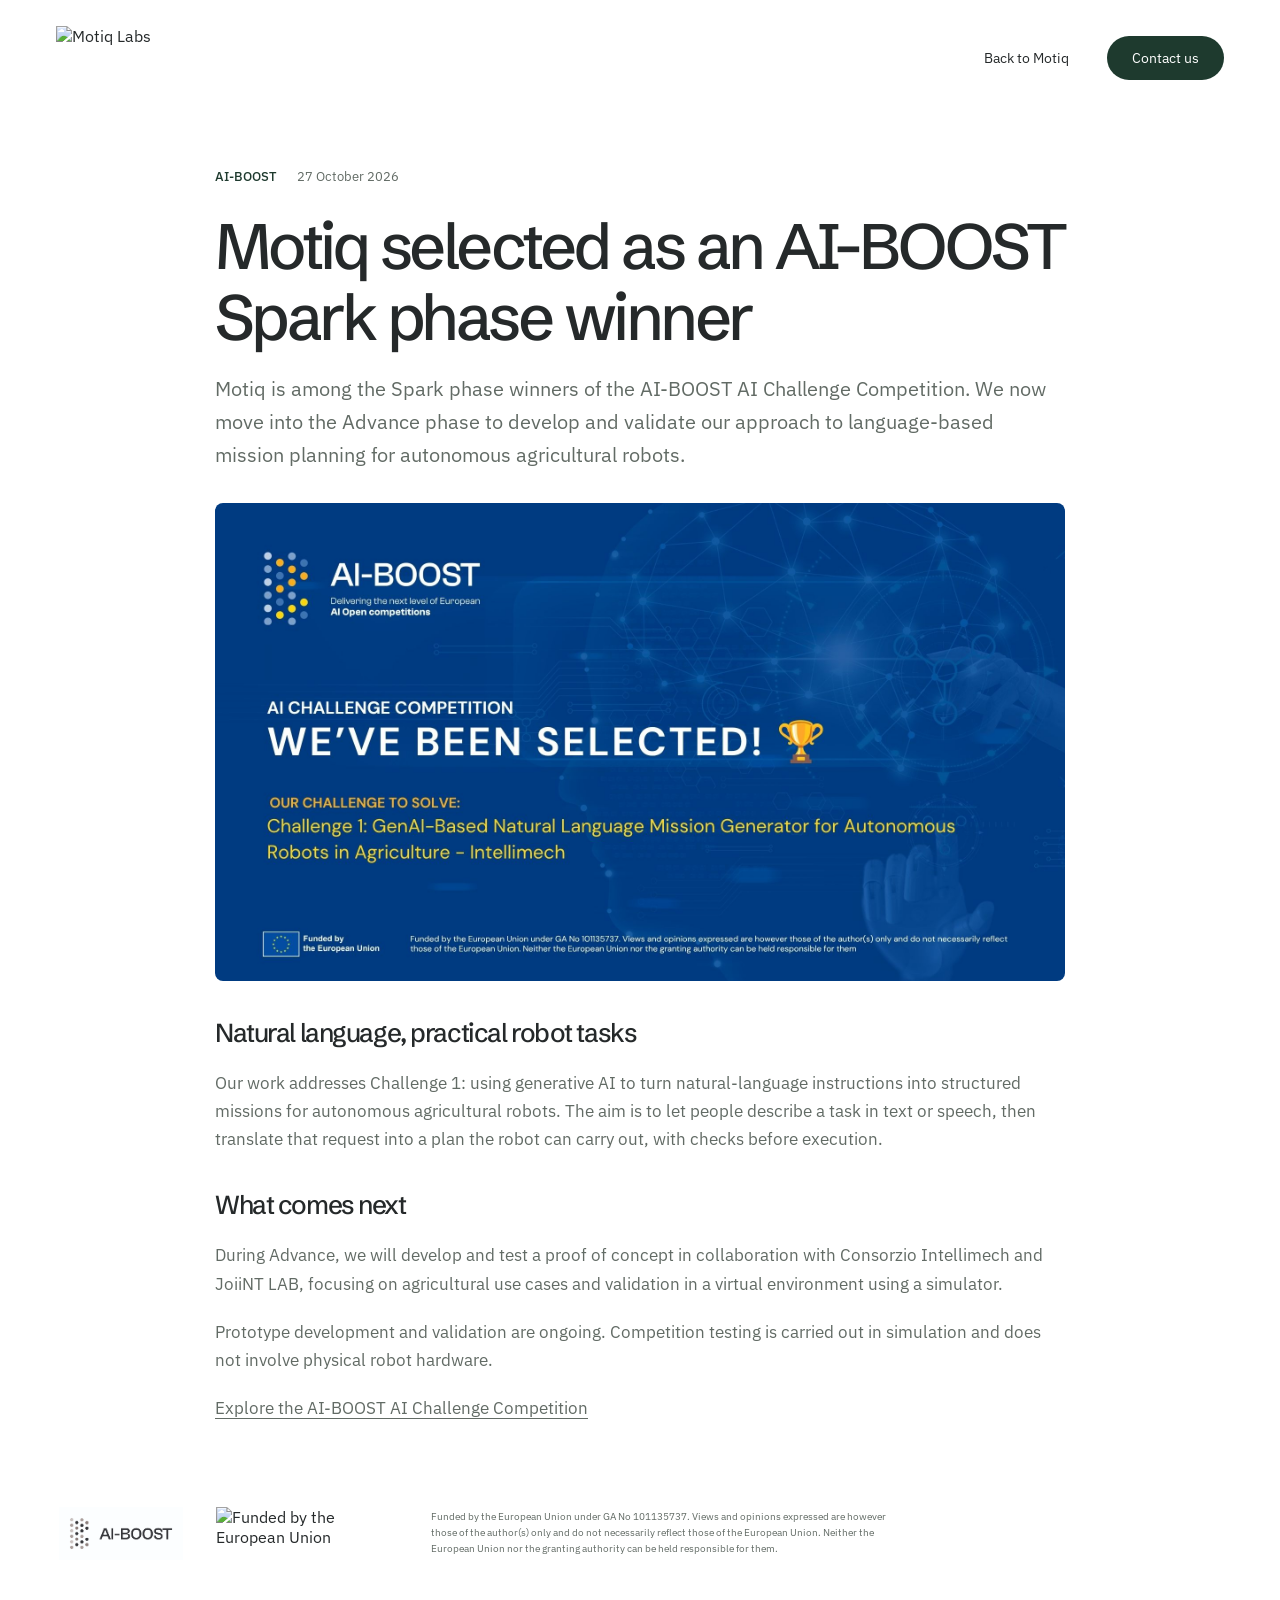
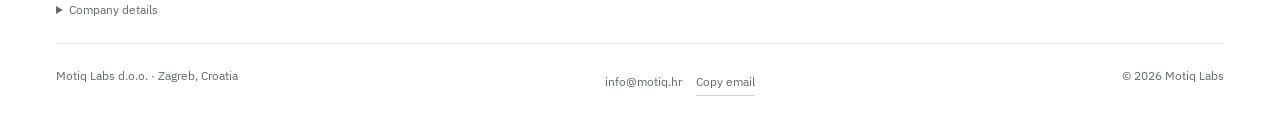
==== commit a3603236: "Animate three hoe strokes and add the Motiq name story" ====
--- a/ai-boost.html
+++ b/ai-boost.html
@@ -20,7 +20,7 @@
   <link rel="manifest" href="site.webmanifest">
   <link rel="preconnect" href="https://fonts.googleapis.com">
   <link rel="preconnect" href="https://fonts.gstatic.com" crossorigin>
-  <link rel="stylesheet" href="css/style.fec4b75cc398.css">
+  <link rel="stylesheet" href="css/style.3f2e76cfb9d5.css">
 </head>
 <body class="selected-design">
   <a class="skip-link" href="#main">Skip to content</a>
@@ -40,8 +40,8 @@
       <h2>Natural language, practical robot tasks</h2>
       <p>Our work addresses Challenge 1: using generative AI to turn natural-language instructions into structured missions for autonomous agricultural robots. The aim is to let people describe a task in text or speech, then translate that request into a plan the robot can carry out, with checks before execution.</p>
       <h2>What comes next</h2>
-      <p>During Advance, we will develop and test a proof of concept in collaboration with Consorzio Intellimech and JoiiNT LAB, focusing on agricultural use cases and validation in a vineyard environment.</p>
-      <p>Prototype development and validation are ongoing. Testing on the target robot is still ahead.</p>
+      <p>During Advance, we will develop and test a proof of concept in collaboration with Consorzio Intellimech and JoiiNT LAB, focusing on agricultural use cases and validation in a virtual environment using a simulator.</p>
+      <p>Prototype development and validation are ongoing. Competition testing is carried out in simulation and does not involve physical robot hardware.</p>
       <p><a href="https://aiboost-project.eu/ai-challenge-competition/">Explore the AI-BOOST AI Challenge Competition</a></p>
     </article>      <div class="credits">
         <div class="credit-logos"><a href="https://aiboost-project.eu/" aria-label="AI-BOOST"><img class="boost-logo" src="assets/brand/ai-boost-horizontal.jpg" alt="AI-BOOST" width="130" height="53"></a><img class="eu-logo" src="assets/brand/eu-funded-en.png" alt="Funded by the European Union" width="180" height="53"></div>
@@ -51,6 +51,6 @@
     <details class="company-details"><summary>Company details</summary><p>Motiq Labs društvo s ograničenom odgovornošću za usluge<br>Ulica Drage Gervaisa 27, 10000 Zagreb, Croatia<br>OIB: 84803121885 · MBS: 081739004<br><a href="mailto:uprava@motiq.hr">uprava@motiq.hr</a></p></details>
     <footer class="bottom" id="contact"><span>Motiq Labs d.o.o. · Zagreb, Croatia</span><span class="footer-contact"><a href="mailto:info@motiq.hr">info@motiq.hr</a><button class="copy-email" type="button" data-copy-email aria-label="Copy email address" hidden>Copy email</button><span class="copy-status" role="status" aria-live="polite"></span></span><span>© 2026 Motiq Labs</span></footer>
   </div>
-  <script src="js/motion.899c599a1e67.js" defer></script>
+  <script src="js/motion.77d60e43f2a7.js" defer></script>
 </body>
 </html>
--- a/css/style.3f2e76cfb9d5.css
+++ b/css/style.3f2e76cfb9d5.css
@@ -0,0 +1,91 @@
+@import url('https://fonts.googleapis.com/css2?family=IBM+Plex+Sans:wght@400;500&family=Schibsted+Grotesk:wght@400;500;600&display=swap');
+:root{--forest:#1e3a2e;--ink:#25292a;--muted:#626b65;--sage:#d7e4c6;--paper:#fff;font-family:'IBM Plex Sans',sans-serif;color:var(--ink);background:var(--paper)}
+*{box-sizing:border-box}body{margin:0}a{color:inherit;text-decoration:none}a:hover{text-decoration:underline;text-underline-offset:5px}a:focus-visible{outline:3px solid #58815b;outline-offset:6px}p,h1,h2,h3{margin:0}p{line-height:1.65}h1,h2,h3{font-family:'Schibsted Grotesk',sans-serif;font-weight:500;letter-spacing:-.055em}img{display:block;max-width:100%}.wrap{width:min(1280px,calc(100% - 112px));margin:auto}.header{height:116px;display:flex;align-items:center;justify-content:space-between;gap:32px}.logo{width:133px;height:64px;object-fit:contain}.nav{display:flex;align-items:center;gap:38px;font-size:14px}.nav .contact{background:var(--forest);color:#fff;padding:13px 25px;border-radius:30px}.intro{font-size:15px;color:var(--muted)}.lead{font-size:20px;max-width:40ch;line-height:1.55}.button{display:inline-flex;align-items:center;justify-content:center;min-height:50px;padding:13px 25px;background:var(--forest);color:white;border-radius:30px;font-size:15px;margin-top:28px}.button:hover{background:#2c503d;text-decoration:none}.services{display:grid;grid-template-columns:repeat(3,1fr);gap:50px;padding:43px 0 53px}.services h2{font-size:25px;letter-spacing:-.035em;margin-bottom:12px}.services p{font-size:15px;max-width:31ch;color:var(--muted)}.consulting{display:flex;align-items:baseline;gap:22px;font-size:15px;padding:25px 0;color:var(--muted)}.consulting strong{color:var(--ink);font-weight:500}.news{display:flex;align-items:center;gap:24px;border-top:1px solid #dce2da;padding:25px 0;font-size:14px}.news .tag{font-weight:500;white-space:nowrap}.news p{color:var(--muted)}.news a{margin-left:auto;white-space:nowrap;text-decoration:underline;text-underline-offset:5px}.credits{display:flex;gap:35px;align-items:center;padding:30px 0 34px}.credit-logos{display:flex;align-items:center;gap:30px;flex-shrink:0}.boost-logo{width:130px;height:53px;object-fit:contain}.eu-logo{width:180px;height:53px;object-fit:contain}.credits p{max-width:77ch;font-size:10px;line-height:1.6;color:var(--muted)}.bottom{display:flex;justify-content:space-between;padding:24px 0 82px;font-size:12px;color:var(--muted);border-top:1px solid #e4e8e2}
+.selected-design .bottom{padding-bottom:28px}
+/* A: a direct typographic opening and a quiet green working surface. */
+.a .hero{display:grid;grid-template-columns:1.4fr 1fr;gap:60px;padding:65px 0 62px;align-items:end}.a h1{font-size:clamp(65px,7.3vw,110px);line-height:1.04;letter-spacing:-.065em;margin-top:22px}.a .hero-side{padding-bottom:10px}.a .service-band{background:var(--forest);color:#fff;border-radius:15px;padding:0 40px}.a .service-band .services p{color:#c6d1c9}.a .consulting{border-top:1px solid #587061;color:#c6d1c9}.a .consulting strong{color:white}.a .news{border-top:0;margin-top:22px}
+@media(min-width:1500px){.wrap{width:min(1320px,calc(100% - 160px))}}
+@media(max-width:850px){.wrap{width:calc(100% - 48px)}.header{height:94px}.logo{width:113px;height:55px}.nav{gap:20px}.a .hero{grid-template-columns:1fr;gap:32px;padding:38px 0 42px}.a h1{font-size:clamp(50px,9.4vw,80px);max-width:none}.lead{font-size:19px;max-width:45ch}.services{gap:28px}.a .service-band{padding:0 25px}.services h2{font-size:22px}.credits{flex-direction:column;align-items:flex-start;gap:15px}.news{flex-wrap:wrap;gap:8px 20px}.news a{margin-left:0}}
+@media(max-width:540px){.wrap{width:calc(100% - 40px)}.nav .contact{padding:10px 18px}.nav .work-link{display:none}.a h1{font-size:clamp(42px,11.3vw,63px)}.a .hero{gap:25px}.intro{font-size:13px}.lead{font-size:17px}.services{grid-template-columns:1fr;padding:28px 0;gap:25px}.services h2{font-size:23px;margin-bottom:5px}.services p{max-width:37ch}.consulting{flex-direction:column;gap:5px;padding:22px 0}.a .service-band{padding:0 23px}.news{padding-block:23px}.credit-logos{gap:20px;flex-wrap:wrap}.boost-logo{width:103px}.eu-logo{width:150px}.bottom{gap:20px;flex-wrap:wrap}}
+.skip-link{position:absolute;top:-100px;left:20px;z-index:20;padding:12px 20px;background:#1e3a2e;color:#fff}.skip-link:focus{top:12px}
+html{scroll-padding-top:24px}
+.company-details{padding:0 0 18px;font-size:12px;color:var(--muted)}.company-details summary{cursor:pointer;width:fit-content;padding:8px 0}.company-details p{margin-top:8px}
+.project-page article{max-width:850px;margin:50px auto 65px}.project-page h1{font-size:clamp(37px,5vw,68px);line-height:1.1;margin-top:24px}.project-page h2{font-size:26px;margin:36px 0 15px}.project-page h3{font-size:20px;letter-spacing:-.025em}.project-page article>p{font-size:17px;margin:20px 0;color:var(--muted)}.project-page article a{text-decoration:underline;text-underline-offset:4px}.project-page .project-lead{font-size:20px}.project-steps{padding-left:22px}.project-steps li{padding:8px 0 12px 10px}.project-steps p{margin-top:7px;color:var(--muted)}
+
+[hidden] { display: none !important; }
+.project-page article > .story-meta { display: flex; align-items: center; gap: 20px; font-size: 13px; margin: 0 0 22px; }
+.story-meta span { color: var(--forest); font-weight: 500; }
+.story-visual { margin: 32px 0 36px; }
+.story-visual img { width: 100%; height: auto; border-radius: 8px; }
+.project-page .credits { padding-top: 20px; }
+
+@media (max-width: 540px) {
+  .a .hero-side { display: block; }
+  .a .hero { padding-bottom: 42px; }
+  .project-page article { margin-top: 30px; }
+  .project-page h1 { font-size: clamp(34px, 8.4vw, 43px); }
+  .project-page .project-lead { font-size: 18px; }
+  .story-visual { margin: 25px 0; }
+}
+
+
+.a .hero { align-items: center; }
+
+.nowrap { white-space: nowrap; }
+
+/* The short page changes surface, rather than adding scroll-only content. */
+.a .service-band { position: relative; isolation: isolate; background: transparent; }
+.a .service-band::before { content: ''; position: absolute; z-index: -1; inset-block: 0; inset-inline: calc(-1 * var(--service-bleed, 0px)); border-radius: var(--service-radius, 15px); background: var(--forest); pointer-events: none; }
+.footer-contact { display: inline-flex; align-items: baseline; flex-wrap: wrap; gap: 14px; }
+.copy-email { border: 0; border-bottom: 1px solid #cbd6c6; padding: 0 0 2px; background: none; color: var(--muted); font: inherit; cursor: pointer; }
+.copy-email:hover { color: var(--forest); border-color: var(--forest); }
+.copy-email:focus-visible { outline: 3px solid #58815b; outline-offset: 5px; }
+.copy-status { position: absolute; width: 1px; height: 1px; padding: 0; margin: -1px; overflow: hidden; clip-path: inset(50%); white-space: nowrap; }
+@media (prefers-reduced-motion: reduce) {
+  .a .service-band::before { inset-inline: 0; border-radius: 15px; }
+}
+.transition-tool { position: absolute; z-index: 1; top: -38px; right: 40px; width: 60px; height: 60px; overflow: visible; transform-origin: 35% 80%; transform: rotate(var(--tool-turn, -12deg)); }
+.hoe-handle { fill: none; stroke: var(--forest); stroke-width: 3; stroke-linecap: round; }
+.hoe-blade { fill: var(--sage); stroke: var(--forest); stroke-width: 2.5; stroke-linejoin: round; }
+@media (max-width: 540px) { .transition-tool { right: 24px; width: 50px; height: 50px; top: -32px; } }
+@media (prefers-reduced-motion: reduce) { .transition-tool { transform: none; } }
+.copy-email { min-height: 28px; padding-block: 4px; }
+
+/* Three working strokes, then a short rest. */
+.name-story { position: absolute; z-index: 3; top: -38px; right: 40px; width: 60px; height: 60px; }
+.name-story summary { display: block; width: 60px; height: 60px; list-style: none; cursor: pointer; border-radius: 8px; }
+.name-story summary::-webkit-details-marker { display: none; }
+.name-story summary:focus-visible { outline: 3px solid #819b70; outline-offset: 4px; }
+.name-story .transition-tool { position: static; display: block; width: 60px; height: 60px; transform-origin: 70% 20%; animation: hoe-work 3.2s linear infinite; }
+.name-story[open] .transition-tool, :root[data-motion-paused="true"] .transition-tool { animation-play-state: paused; }
+.name-note { position: absolute; top: 59px; right: 0; width: 270px; max-width: calc(100vw - 64px); padding: 19px 21px; background: #fff; color: var(--ink); border: 1px solid #dce2da; border-radius: 10px; box-shadow: 0 10px 30px #1e3a2e18; font-size: 14px; }
+.name-note p { color: var(--ink); line-height: 1.55; }
+.name-note .name-proverb { margin-top: 14px; color: var(--forest); }
+.name-proverb span { display: block; margin-top: 3px; font-size: 12px; color: var(--muted); }
+.motion-toggle { border: 0; border-bottom: 1px solid #cbd6c6; padding: 4px 0; min-height: 28px; background: none; font: inherit; color: var(--muted); cursor: pointer; }
+.motion-toggle:hover { color: var(--forest); border-color: var(--forest); }
+.motion-toggle:focus-visible { outline: 3px solid #58815b; outline-offset: 5px; }
+@keyframes hoe-work {
+  0%, 20%, 38%, 60%, 100% {
+    transform: rotate(calc(var(--tool-turn, -12deg) + 26deg)) translate(0, -2px);
+    animation-timing-function: cubic-bezier(.55, 0, .95, .55);
+  }
+  8%, 26%, 44% {
+    transform: rotate(calc(var(--tool-turn, -12deg) - 18deg)) translate(0, 3px);
+    animation-timing-function: ease-out;
+  }
+  10%, 28%, 46% {
+    transform: rotate(calc(var(--tool-turn, -12deg) - 20deg)) translate(-2px, 4px);
+    animation-timing-function: ease-out;
+  }
+  15%, 33%, 51% {
+    transform: rotate(calc(var(--tool-turn, -12deg) - 12deg)) translate(-5px, 3px);
+    animation-timing-function: ease-in-out;
+  }
+}
+@media (max-width: 540px) {
+  .name-story { right: 24px; top: -32px; width: 50px; height: 50px; }
+  .name-story summary, .name-story .transition-tool { width: 50px; height: 50px; }
+  .name-note { top: 50px; right: -3px; }
+}
+@media (prefers-reduced-motion: reduce) { .name-story .transition-tool { animation: none; transform: none; } }
